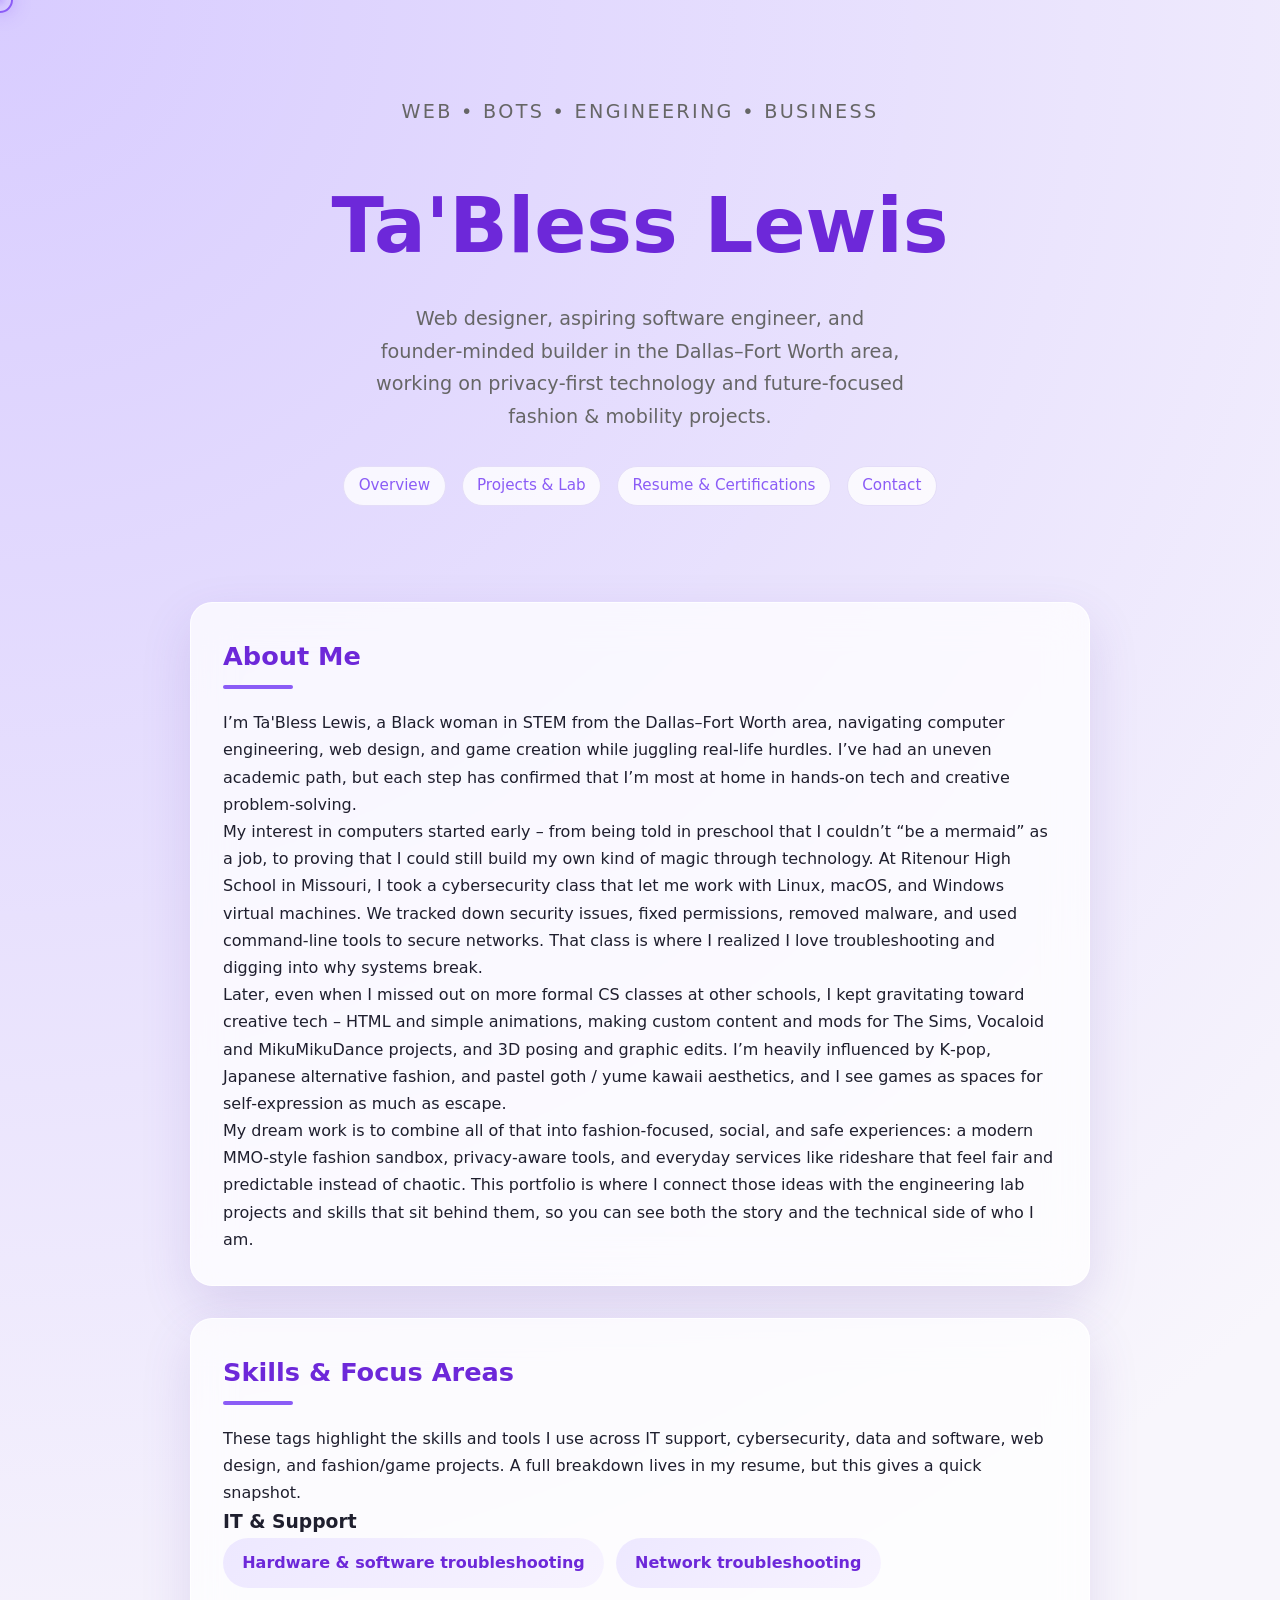
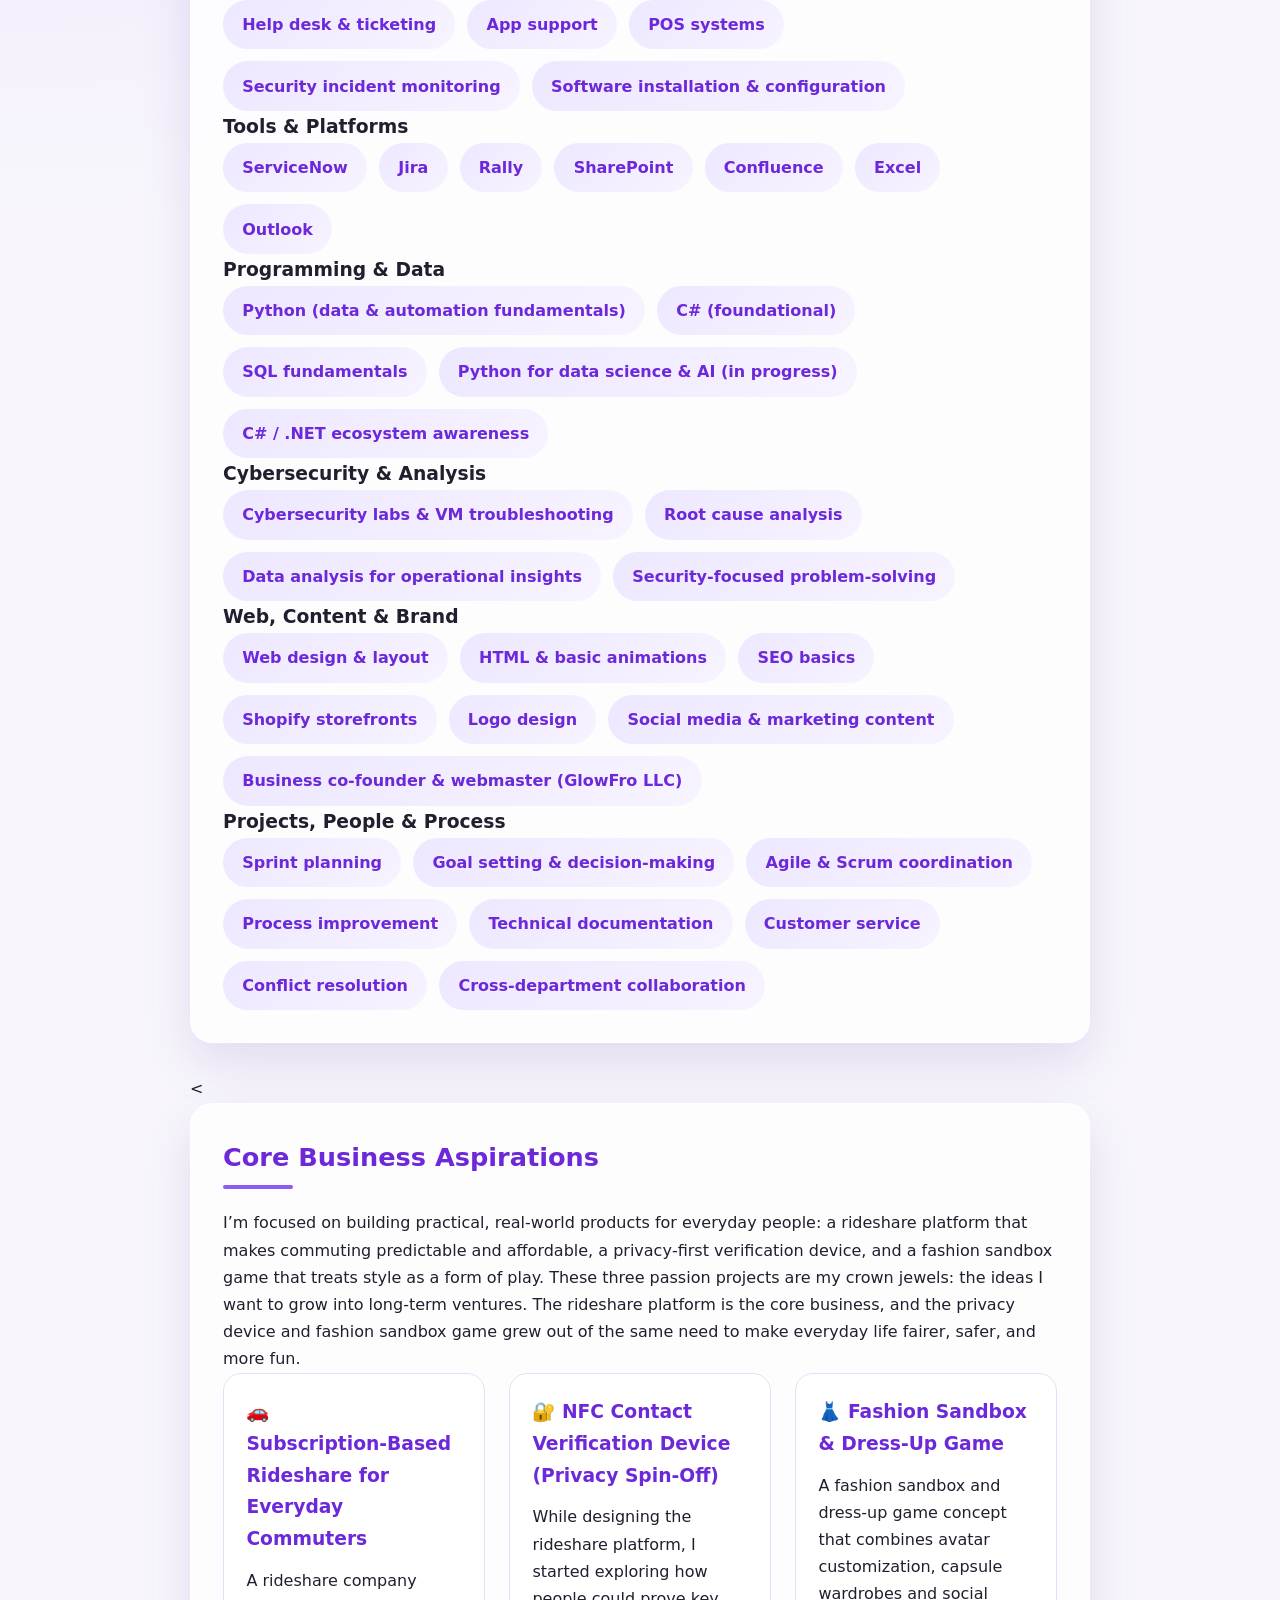
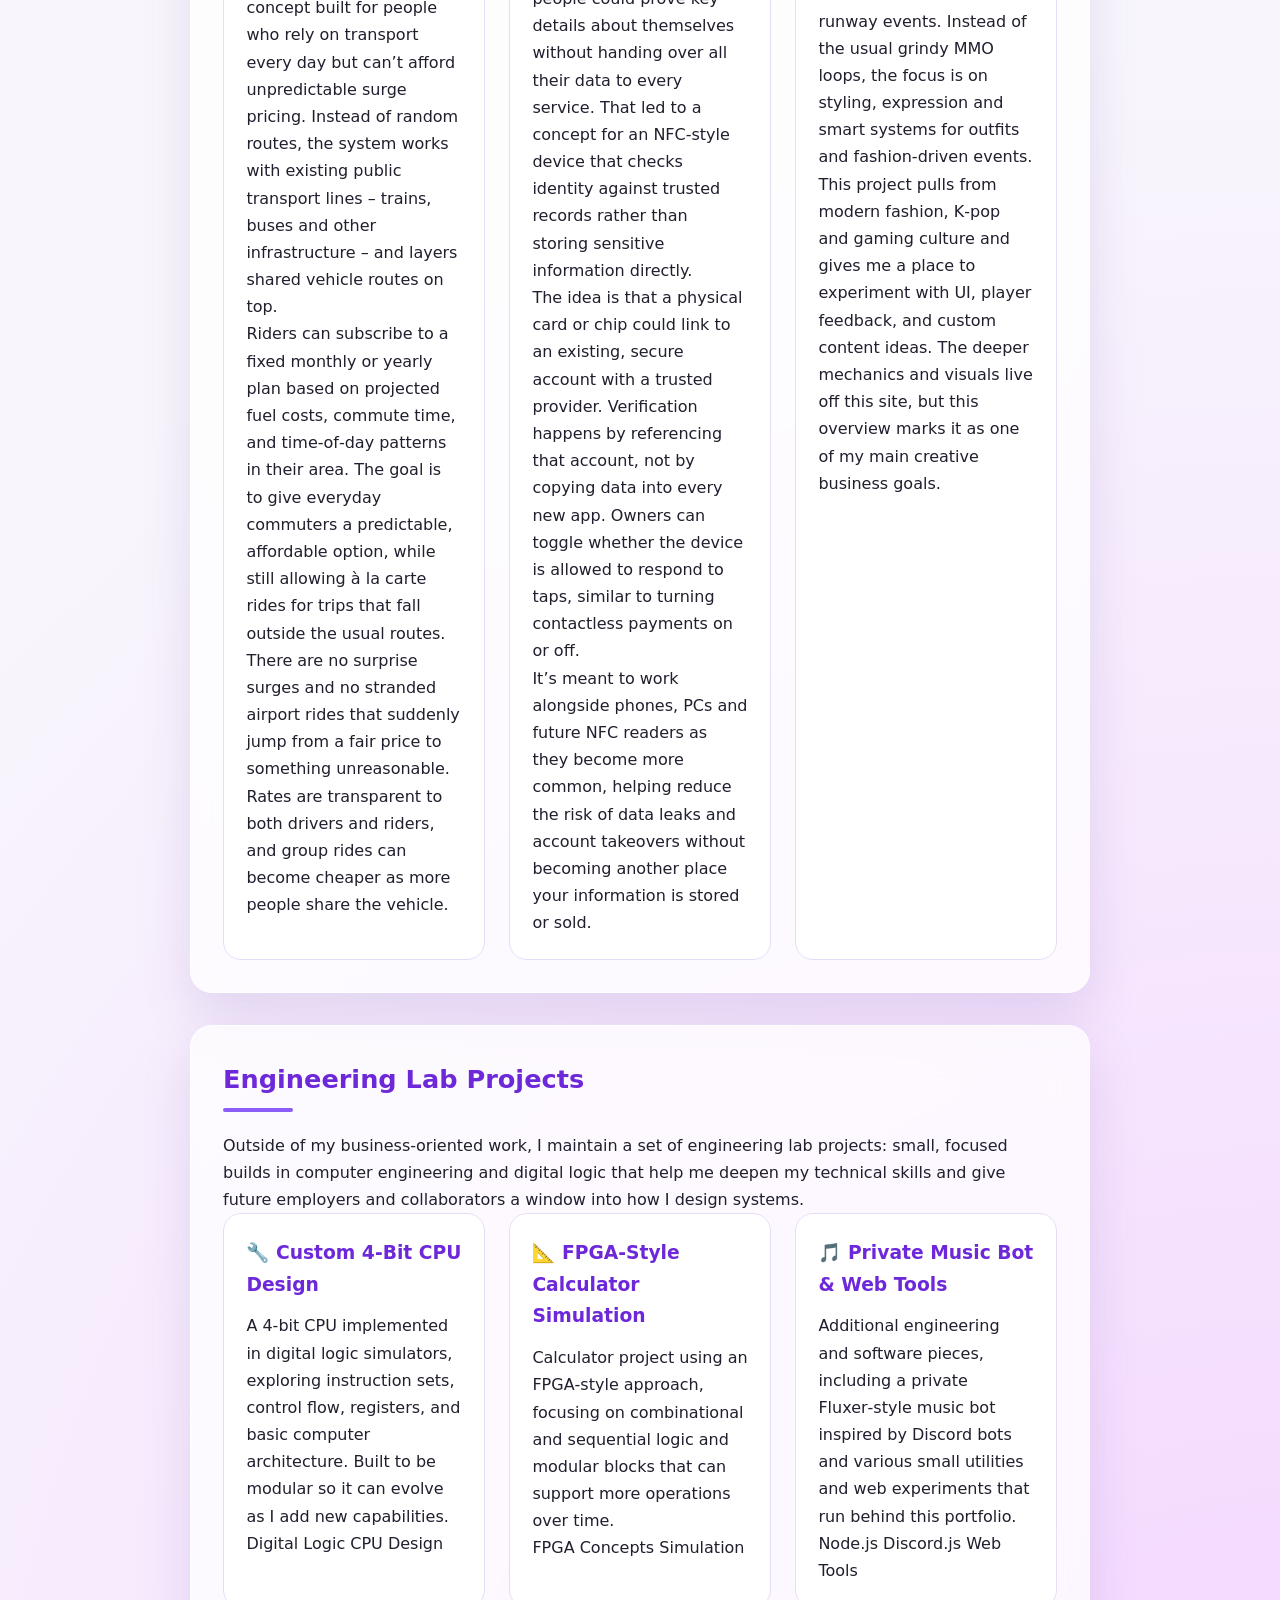
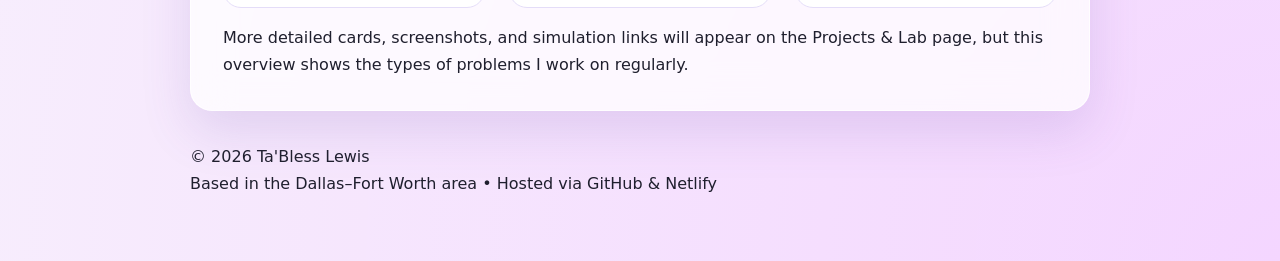
==== index.html @ 3bfbefd4 "Add files via upload" ====
<!DOCTYPE html>
<html lang="en">
<head>
  <meta charset="UTF-8">
  <title>Ta'Bless Lewis | Overview</title>
  <meta name="viewport" content="width=device-width, initial-scale=1.0">

  <!-- Font: you can swap this later for something less "template" -->
  <link rel="stylesheet" href="style.css">
  <script src="cursor.js"></script>
</head>
<body>
<div id="magic-cursor"></div>
  <!-- HERO / NAV -->
  <header class="hero">
    <div class="hero-content">
      <p class="eyebrow">WEB • BOTS • ENGINEERING • BUSINESS</p>

      <h1>Ta'Bless Lewis</h1>

      <p class="intro">
        Web designer, aspiring software engineer, and founder‑minded
        builder in the Dallas–Fort Worth area, working on privacy‑first
        technology and future‑focused fashion & mobility projects.
      </p>

      <nav class="nav">
        <a href="index.html">Overview</a>
        <a href="projects.html">Projects & Lab</a>
        <a href="resume.html">Resume & Certifications</a>
        <a href="contact.html">Contact</a>
      </nav>
    </div>
  </header>

  <main>
  <!-- ABOUT ME STORY -->
    <section id="about" class="card">
  <h2>About Me</h2>

  <p>
    I’m Ta'Bless Lewis, a Black woman in STEM from the Dallas–Fort Worth area,
    navigating computer engineering, web design, and game creation while
    juggling real‑life hurdles. I’ve had an uneven academic path, but each
    step has confirmed that I’m most at home in hands‑on tech and creative
    problem‑solving.
  </p>

  <p>
    My interest in computers started early – from being told in preschool
    that I couldn’t “be a mermaid” as a job, to proving that I could still
    build my own kind of magic through technology. At Ritenour High School
    in Missouri, I took a cybersecurity class that let me work with Linux,
    macOS, and Windows virtual machines. We tracked down security issues,
    fixed permissions, removed malware, and used command‑line tools to secure
    networks. That class is where I realized I love troubleshooting and
    digging into why systems break.
  </p>

  <p>
    Later, even when I missed out on more formal CS classes at other schools,
    I kept gravitating toward creative tech – HTML and simple animations,
    making custom content and mods for The Sims, Vocaloid and MikuMikuDance
    projects, and 3D posing and graphic edits. I’m heavily influenced by
    K‑pop, Japanese alternative fashion, and pastel goth / yume kawaii
    aesthetics, and I see games as spaces for self‑expression as much as
    escape.
  </p>

  <p>
    My dream work is to combine all of that into fashion‑focused, social,
    and safe experiences: a modern MMO‑style fashion sandbox, privacy‑aware
    tools, and everyday services like rideshare that feel fair and
    predictable instead of chaotic. This portfolio is where I connect those
    ideas with the engineering lab projects and skills that sit behind them,
    so you can see both the story and the technical side of who I am.
  </p>

  </div>
</section>
  <!-- SKILLS-->
   <section id="skills-overview" class="card">
  <h2>Skills & Focus Areas</h2>
  <p>
    These tags highlight the skills and tools I use across IT support,
    cybersecurity, data and software, web design, and fashion/game projects.
    A full breakdown lives in my resume, but this gives a quick snapshot.
  </p>

  <div class="skills-groups">

    <!-- IT & Support -->
    <h3>IT & Support</h3>
    <ul class="skills-list">
      <li>Hardware & software troubleshooting</li>
      <li>Network troubleshooting</li>
      <li>Help desk & ticketing</li>
      <li>App support</li>
      <li>POS systems</li>
      <li>Security incident monitoring</li>
      <li>Software installation & configuration</li>
    </ul>

    <!-- Tools & Platforms -->
    <h3>Tools & Platforms</h3>
    <ul class="skills-list">
      <li>ServiceNow</li>
      <li>Jira</li>
      <li>Rally</li>
      <li>SharePoint</li>
      <li>Confluence</li>
      <li>Excel</li>
      <li>Outlook</li>
    </ul>

    <!-- Programming & Data -->
    <h3>Programming & Data</h3>
    <ul class="skills-list">
      <li>Python (data & automation fundamentals)</li>
      <li>C# (foundational)</li>
      <li>SQL fundamentals</li>
      <li>Python for data science & AI (in progress)</li>
      <li>C# / .NET ecosystem awareness</li>
    </ul>

    <!-- Cybersecurity & Analysis -->
    <h3>Cybersecurity & Analysis</h3>
    <ul class="skills-list">
      <li>Cybersecurity labs & VM troubleshooting</li>
      <li>Root cause analysis</li>
      <li>Data analysis for operational insights</li>
      <li>Security‑focused problem‑solving</li>
    </ul>

    <!-- Web, Content & Brand -->
    <h3>Web, Content & Brand</h3>
    <ul class="skills-list">
      <li>Web design & layout</li>
      <li>HTML & basic animations</li>
      <li>SEO basics</li>
      <li>Shopify storefronts</li>
      <li>Logo design</li>
      <li>Social media & marketing content</li>
      <li>Business co‑founder & webmaster (GlowFro LLC)</li>
    </ul>

    <!-- Projects, People & Process -->
    <h3>Projects, People & Process</h3>
    <ul class="skills-list">
      <li>Sprint planning</li>
      <li>Goal setting & decision‑making</li>
      <li>Agile & Scrum coordination</li>
      <li>Process improvement</li>
      <li>Technical documentation</li>
      <li>Customer service</li>
      <li>Conflict resolution</li>
      <li>Cross‑department collaboration</li>
    </ul>
  </div>
</section>

    <!-- BUSINESS ASPIRATION / STORY -->
     
    <<section id="ventures" class="card">
  <h2>Core Business Aspirations</h2>
  <p>
    I’m focused on building practical, real‑world products for everyday people: a rideshare platform that makes commuting predictable and affordable, a privacy‑first verification device, and a fashion sandbox game that treats style as a form of play.
    These three passion projects are my crown jewels: the ideas I want
    to grow into long‑term ventures. The rideshare platform is the core
    business, and the privacy device and fashion sandbox game grew out
    of the same need to make everyday life fairer, safer, and more fun.
  </p>

  <div class="project-grid">
    <!-- Rideshare platform -->
    <article class="project">
      <h3>🚗 Subscription‑Based Rideshare for Everyday Commuters</h3>
      <p>
        A rideshare company concept built for people who rely on transport
        every day but can’t afford unpredictable surge pricing. Instead of
        random routes, the system works with existing public transport lines
        – trains, buses and other infrastructure – and layers shared vehicle
        routes on top.
      </p>
      <p>
        Riders can subscribe to a fixed monthly or yearly plan based on
        projected fuel costs, commute time, and time‑of‑day patterns in their
        area. The goal is to give everyday commuters a predictable, affordable
        option, while still allowing à la carte rides for trips that fall
        outside the usual routes.
      </p>
      <p>
        There are no surprise surges and no stranded airport rides that
        suddenly jump from a fair price to something unreasonable. Rates are
        transparent to both drivers and riders, and group rides can become
        cheaper as more people share the vehicle.
      </p>
    </article>

    <!-- Privacy / NFC contact verification device (spin‑off from rideshare) -->
    <article class="project">
      <h3>🔐 NFC Contact Verification Device (Privacy Spin‑Off)</h3>
      <p>
        While designing the rideshare platform, I started exploring how
        people could prove key details about themselves without handing
        over all their data to every service. That led to a concept for
        an NFC‑style device that checks identity against trusted records
        rather than storing sensitive information directly.
      </p>
      <p>
        The idea is that a physical card or chip could link to an existing,
        secure account with a trusted provider. Verification happens by
        referencing that account, not by copying data into every new app.
        Owners can toggle whether the device is allowed to respond to taps,
        similar to turning contactless payments on or off.
      </p>
      <p>
        It’s meant to work alongside phones, PCs and future NFC readers
        as they become more common, helping reduce the risk of data
        leaks and account takeovers without becoming another place your
        information is stored or sold.
      </p>
    </article>

    <!-- Dress‑up / fashion sandbox game -->
    <article class="project">
      <h3>👗 Fashion Sandbox & Dress‑Up Game</h3>
      <p>
        A fashion sandbox and dress‑up game concept that combines
        avatar customization, capsule wardrobes and social runway
        events. Instead of the usual grindy MMO loops, the focus is
        on styling, expression and smart systems for outfits and
        fashion‑driven events.
      </p>
      <p>
        This project pulls from modern fashion, K‑pop and gaming culture
        and gives me a place to experiment with UI, player feedback,
        and custom content ideas. The deeper mechanics and visuals
        live off this site, but this overview marks it as one of my
        main creative business goals.
      </p>
    </article>
  </div>
</section>

    <!-- ENGINEERING LAB OVERVIEW (non‑business projects) -->
    <section id="lab-overview" class="card">
      <h2>Engineering Lab Projects</h2>
      <p>
        Outside of my business‑oriented work, I maintain a set of engineering
        lab projects: small, focused builds in computer engineering and
        digital logic that help me deepen my technical skills and give future
        employers and collaborators a window into how I design systems.
      </p>
      <div class="project-grid">
        <article class="project">
          <h3>🔧 Custom 4‑Bit CPU Design</h3>
          <p>
            A 4‑bit CPU implemented in digital logic simulators, exploring
            instruction sets, control flow, registers, and basic computer
            architecture. Built to be modular so it can evolve as I add
            new capabilities.
          </p>
          <span class="tag">Digital Logic</span>
          <span class="tag">CPU Design</span>
        </article>

        <article class="project">
          <h3>📐 FPGA‑Style Calculator Simulation</h3>
          <p>
            Calculator project using an FPGA‑style approach, focusing on
            combinational and sequential logic and modular blocks that
            can support more operations over time.
          </p>
          <span class="tag">FPGA Concepts</span>
          <span class="tag">Simulation</span>
        </article>

        <article class="project">
          <h3>🎵 Private Music Bot & Web Tools</h3>
          <p>
            Additional engineering and software pieces, including a private
            Fluxer‑style music bot inspired by Discord bots and various
            small utilities and web experiments that run behind this
            portfolio.
          </p>
          <span class="tag">Node.js</span>
          <span class="tag">Discord.js</span>
          <span class="tag">Web Tools</span>
        </article>
      </div>
      <p style="margin-top:1rem;">
        More detailed cards, screenshots, and simulation links will appear
        on the Projects & Lab page, but this overview shows the types of
        problems I work on regularly.
      </p>
    </section>

    


  <footer>
    <p>© 2026 Ta'Bless Lewis</p>
    <p>Based in the Dallas–Fort Worth area • Hosted via GitHub & Netlify</p>
  </footer>
<script src="cursor.js"></script>
</body>
</html>
---- style.css ----
:root{
    --bg:#f8f6fc;
    --surface:rgba(255,255,255,.75);
    --primary:#8b5cf6;
    --secondary:#6d28d9;
    --text:#1f1f2e;
    --muted:#666;
    --border:#e4ddf8;
    --shadow:0 20px 50px rgba(100,70,170,.15);
}

*{
    margin:0;
    padding:0;
    box-sizing:border-box;
}

html{
    scroll-behavior:smooth;
}

body{
    font-family:system-ui,-apple-system,BlinkMacSystemFont,"Segoe UI",sans-serif;
    background:
        radial-gradient(circle at top left,#d8ccff 0%,transparent 35%),
        radial-gradient(circle at bottom right,#f4d6ff 0%,transparent 35%),
        var(--bg);
    color:var(--text);
    line-height:1.7;
}

/* HERO */

.hero{
    text-align:center;
    padding:6rem 1.5rem;
}

.hero h1{
    font-size:clamp(2.8rem,6vw,4.8rem);
    margin-bottom:.5rem;
    color:var(--secondary);
}

.hero p{
    color:var(--muted);
    font-size:1.2rem;
    margin-bottom:2rem;
}
.hero-content {
  max-width: 900px;
  margin: 0 auto;
}

/* eyebrow + intro optional */
.eyebrow {
  font-size: 0.9rem;
  letter-spacing: 0.12em;
  text-transform: uppercase;
  color: var(--muted);
  margin-bottom: 0.75rem;
}

.intro {
  max-width: 600px;
  margin: 0.75rem auto 2rem;
}

/* nav */
.nav {
  display: flex;
  flex-wrap: wrap;
  justify-content: center;
  gap: 1rem;
  margin-top: 1.5rem;
}

.nav a {
  padding: 0.4rem 0.9rem;
  border-radius: 999px;
  border: 1px solid var(--border);
  background: rgba(255,255,255,0.8);
  font-size: 0.95rem;
}

/* images and video inside project cards */
.project img,
.project video {
  width: 100%;
  border-radius: 12px;
  margin-bottom: 0.75rem;
  display: block;
}

.btn{
    display:inline-block;
    padding:.9rem 2rem;
    border-radius:999px;
    background:linear-gradient(135deg,var(--primary),var(--secondary));
    color:white;
    text-decoration:none;
    font-weight:600;
    transition:.35s;
    box-shadow:0 12px 25px rgba(139,92,246,.3);
}

.btn:hover{
    transform:translateY(-4px);
    box-shadow:0 20px 40px rgba(139,92,246,.35);
}

/* MAIN */

main{
    width:min(900px,92%);
    margin:auto;
    padding-bottom:4rem;
}

/* CARDS */

.card{
    background:var(--surface);
    backdrop-filter:blur(20px);
    border:1px solid rgba(255,255,255,.8);
    border-radius:22px;
    padding:2rem;
    margin-bottom:2rem;
    box-shadow:var(--shadow);
    transition:.35s;
}

.card:hover{
    transform:translateY(-6px);
}

.card h2{
    margin-bottom:1.25rem;
    color:var(--secondary);
    font-size:1.6rem;
    position:relative;
}

.card h2::after{
    content:"";
    display:block;
    width:70px;
    height:4px;
    border-radius:99px;
    background:var(--primary);
    margin-top:.4rem;
}

/* PROJECTS */

.project-grid{
    display:grid;
    grid-template-columns:repeat(auto-fit,minmax(250px,1fr));
    gap:1.5rem;
}

.project{
    padding:1.4rem;
    border-radius:18px;
    background:white;
    border:1px solid var(--border);
    transition:.3s;
}

.project:hover{
    transform:translateY(-8px);
    box-shadow:0 15px 30px rgba(90,60,170,.12);
}

.project h3{
    color:var(--secondary);
    margin-bottom:.75rem;
}

/* SKILLS */

#skills ul{
    display:flex;
    flex-wrap:wrap;
    gap:.75rem;
    list-style:none;
    padding:0;
}

#skills li{
    background:linear-gradient(135deg,#ede8ff,#f7f3ff);
    color:var(--secondary);
    border-radius:999px;
    padding:.7rem 1.2rem;
    font-weight:600;
}
.skills-list {
  display:flex;
  flex-wrap:wrap;
  gap:.75rem;
  list-style:none;
  padding:0;
}

.skills-list li {
  background:linear-gradient(135deg,#ede8ff,#f7f3ff);
  color:var(--secondary);
  border-radius:999px;
  padding:.7rem 1.2rem;
  font-weight:600;
}
/* CONTACT */

#contact p{
    margin-bottom:.75rem;
}

/* LINKS */

a{
    color:var(--primary);
    text-decoration:none;
    transition:.3s;
}

a:hover{
    color:var(--secondary);
}

/* SCROLLBAR */

::-webkit-scrollbar{
    width:10px;
}

::-webkit-scrollbar-thumb{
    background:var(--primary);
    border-radius:10px;
}

::-webkit-scrollbar-track{
    background:#f3efff;
}

/* MOBILE */

@media (max-width:768px){

.hero{
    padding:4rem 1rem;
}

.hero h1{
    font-size:2.7rem;
}

.card{
    padding:1.5rem;
}

}
/* MOUSE */

/* Hide default cursor so our custom one stands out */
html, body {
  cursor: none;
}

/* Magic cursor base */
#magic-cursor {
  position: fixed;
  width: 26px;
  height: 26px;
  border-radius: 50%;
  border: 2px solid var(--primary);      /* soft lavender outline */
  background: radial-gradient(circle,
              rgba(139,92,246,0.25) 0%,
              rgba(139,92,246,0.05) 45%,
              transparent 70%);
  box-shadow: 0 0 18px rgba(139,92,246,0.35);
  pointer-events: none;                  /* don’t block clicks */
  transform: translate(-50%, -50%);
  z-index: 9999;
  transition: transform 0.14s ease-out, 
              box-shadow 0.25s ease-out,
              border-color 0.25s ease-out;
  animation: cursor-pulse 1.4s ease-in-out infinite;
}

/* Slight pulsing for “magic” feel */
@keyframes cursor-pulse {
  0% {
    transform: translate(-50%, -50%) scale(1);
    opacity: 0.9;
  }
  50% {
    transform: translate(-50%, -50%) scale(1.08);
    opacity: 0.7;
  }
  100% {
    transform: translate(-50%, -50%) scale(1);
    opacity: 0.9;
  }
}

/* Optional: when hovering links/buttons, make cursor tighter & brighter */
a:hover,
button:hover,
[role="button"]:hover {
  cursor: none; /* keep default hidden */
}

a:hover ~ #magic-cursor,
button:hover ~ #magic-cursor {
  border-color: var(--secondary);
  box-shadow: 0 0 22px rgba(109,40,217,0.55);
}
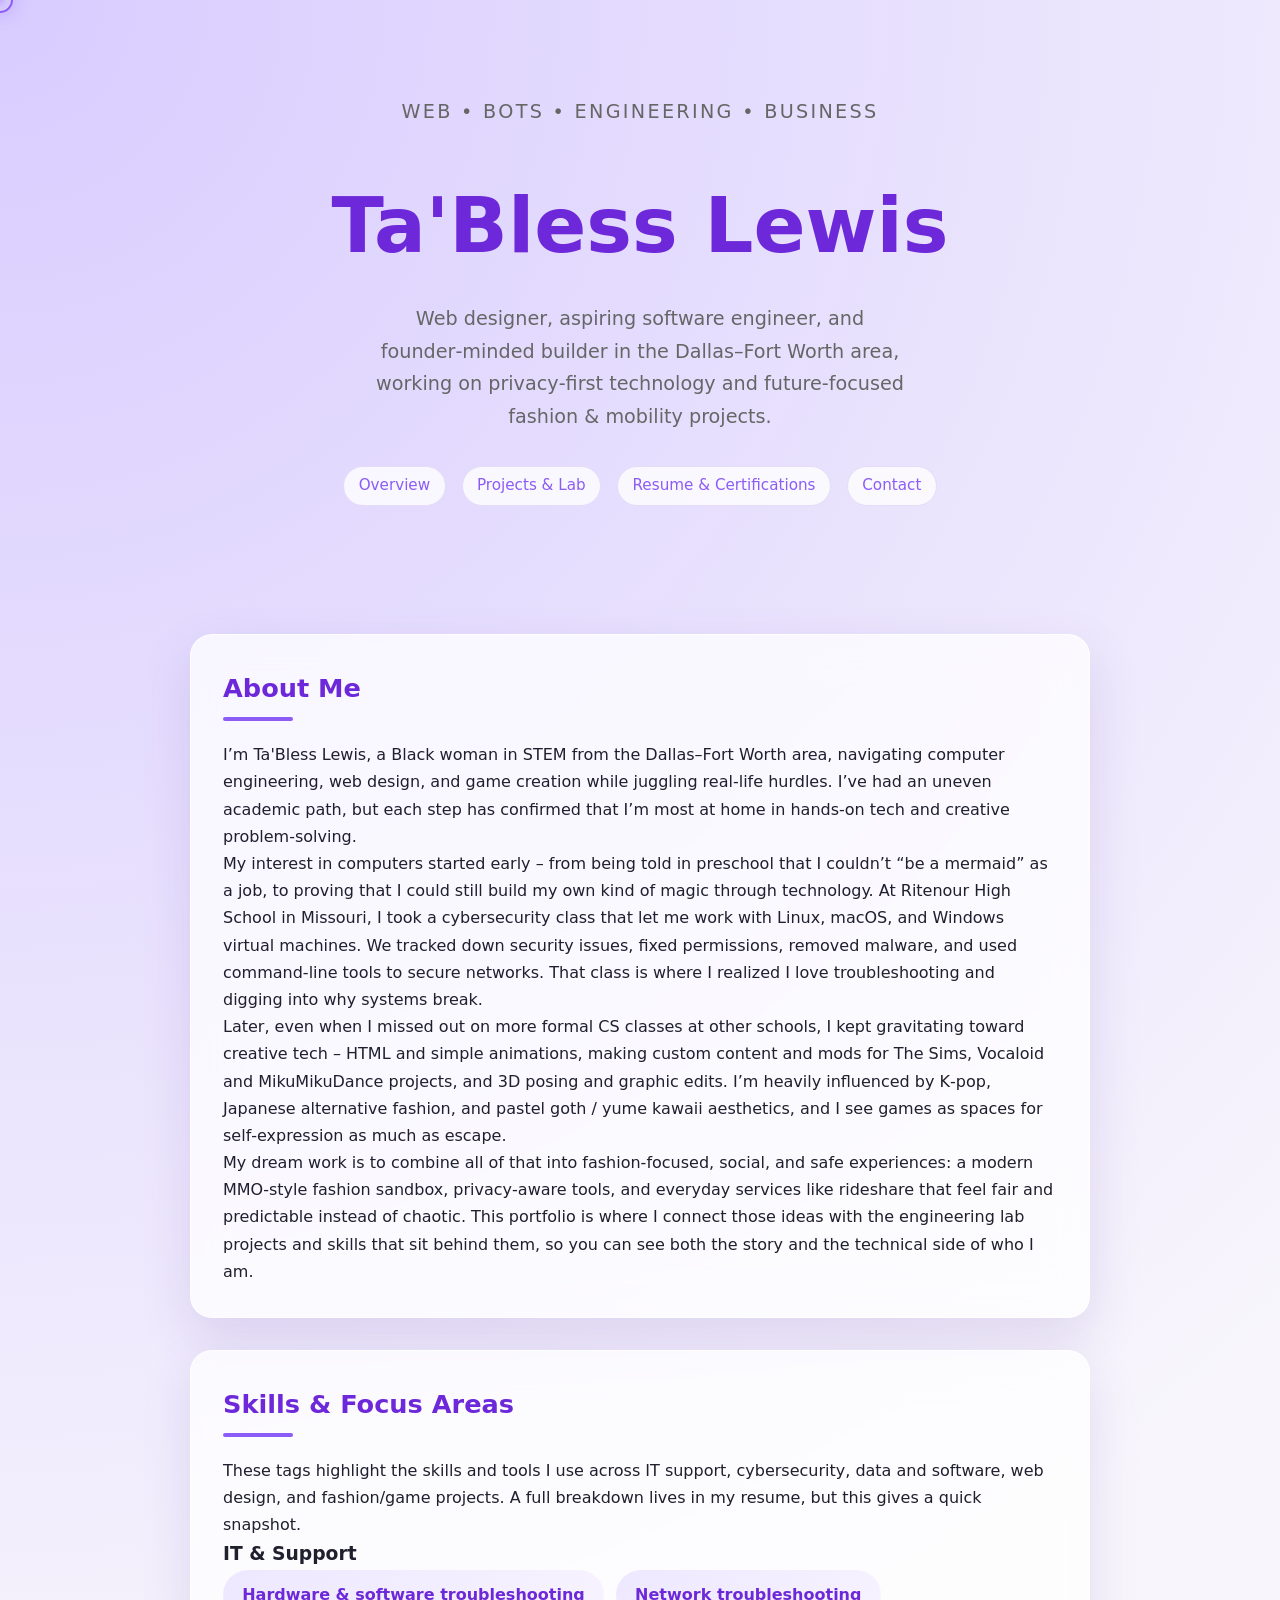
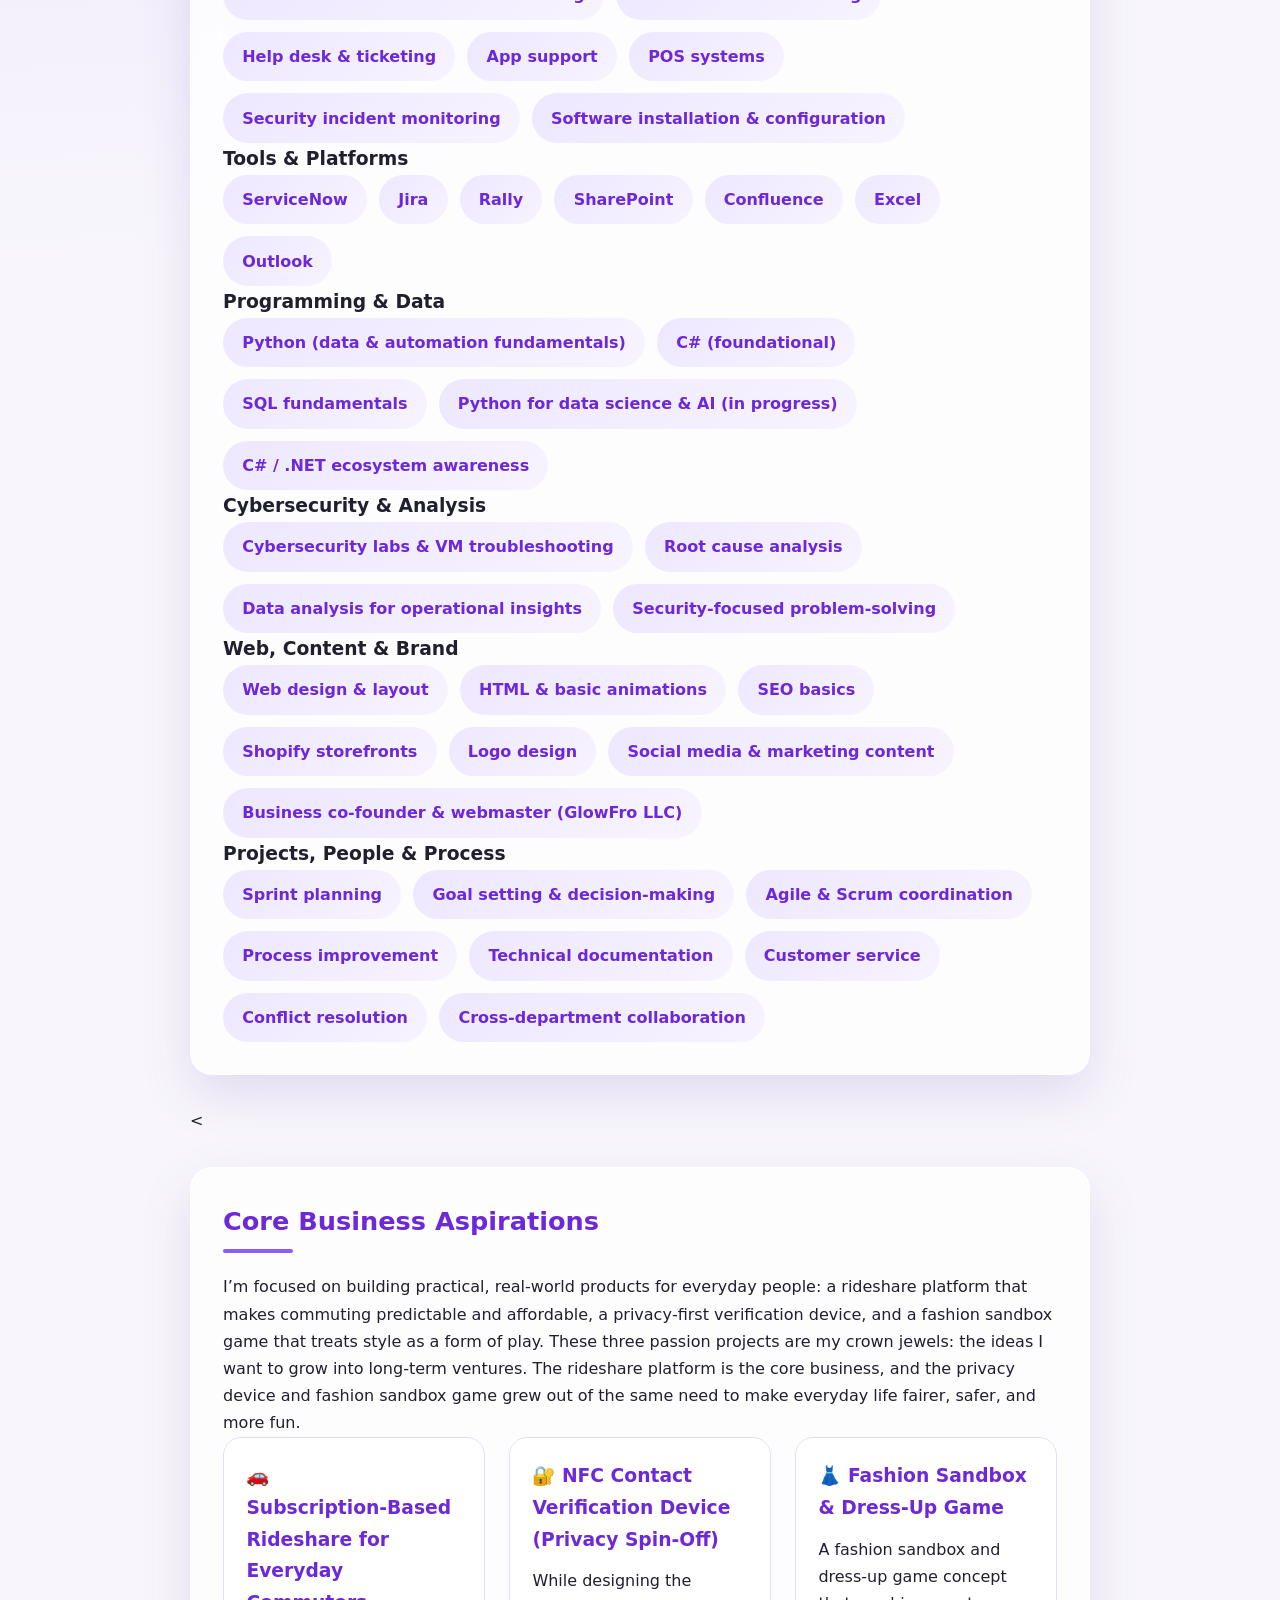
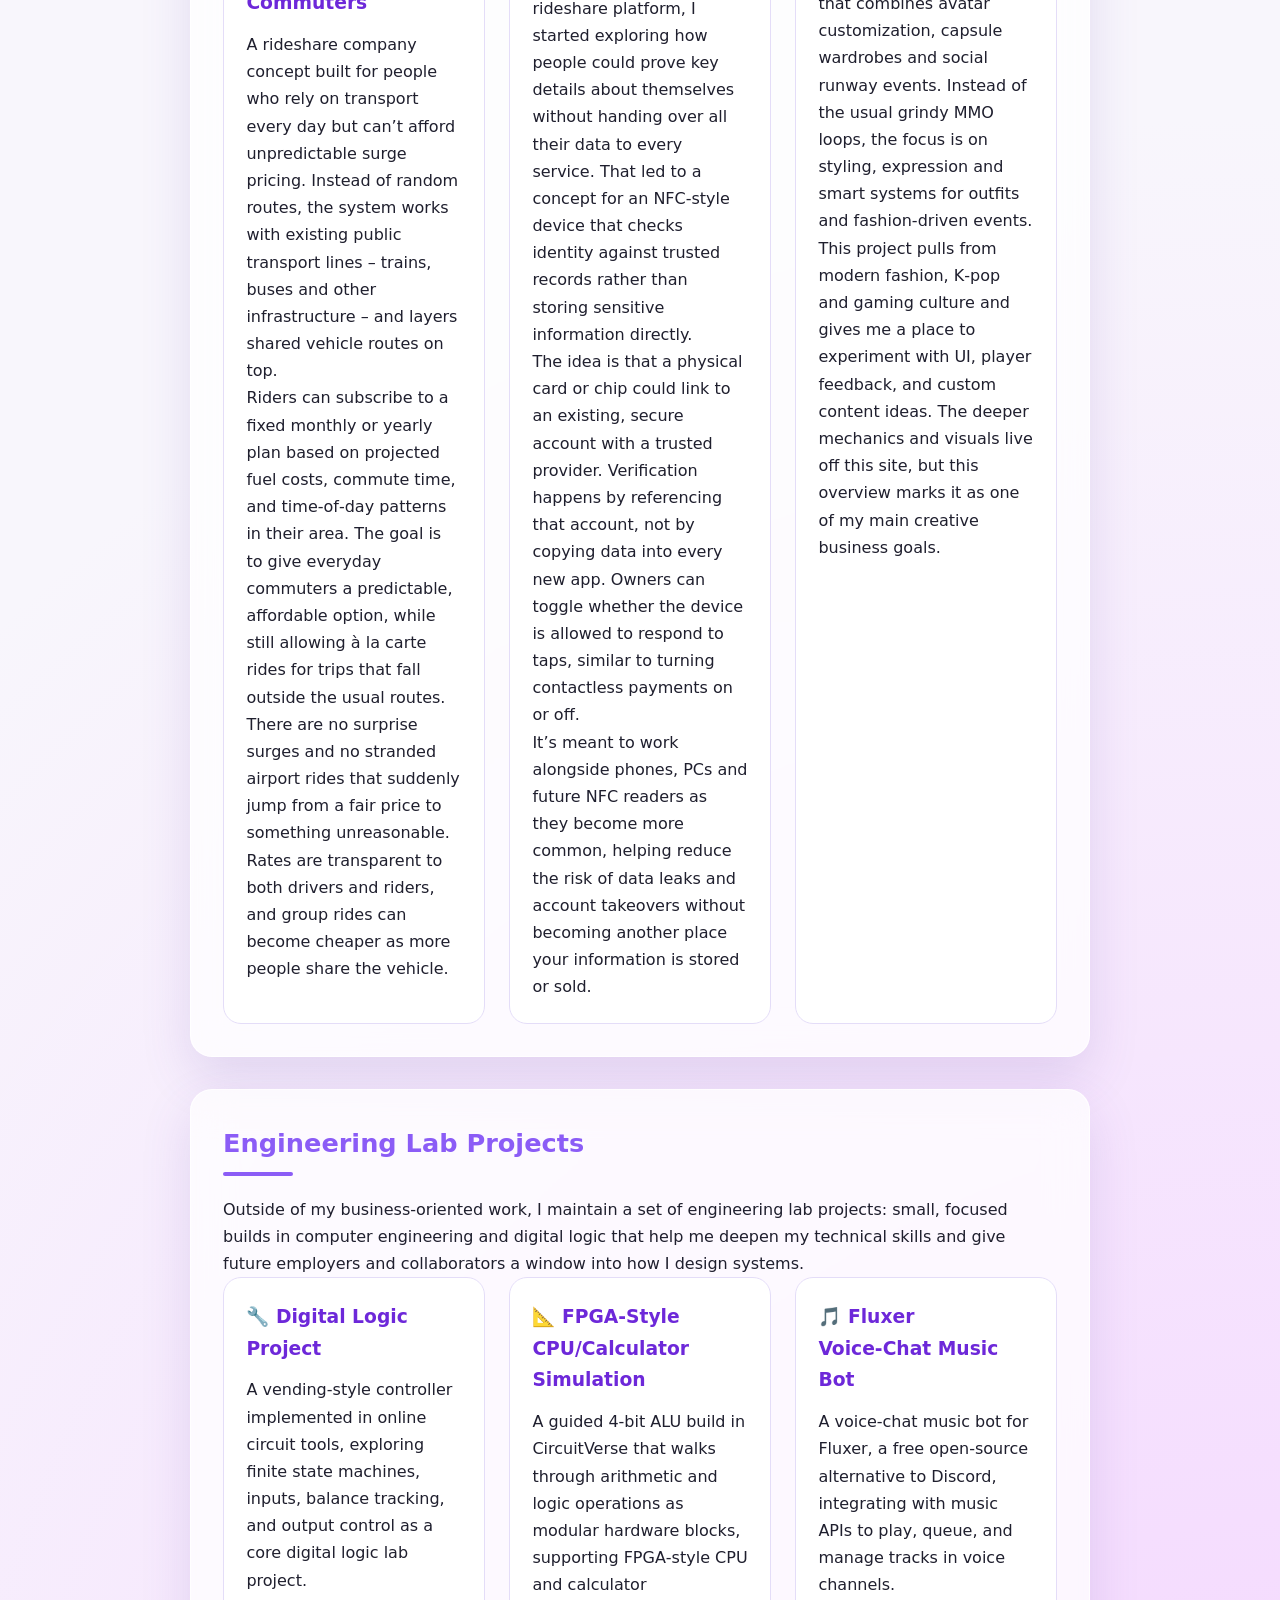
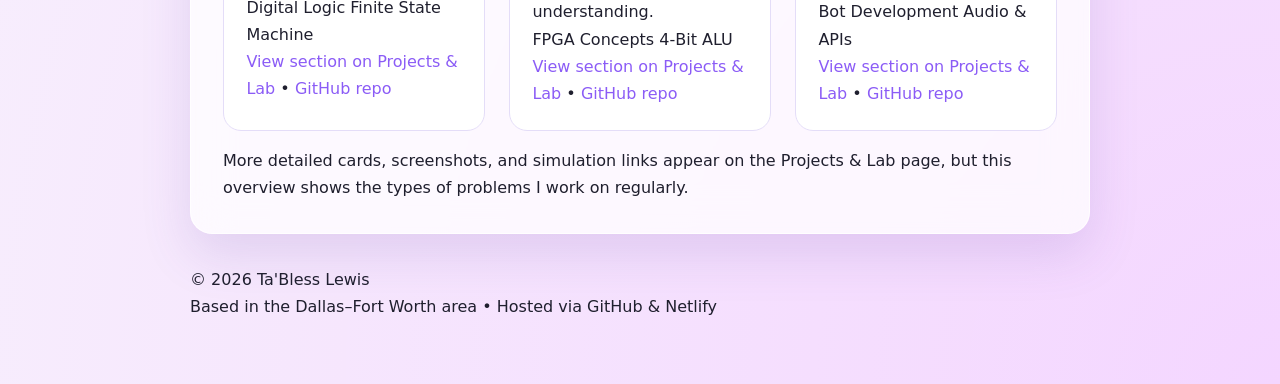
==== commit d2f11567: "Update index.html" ====
--- a/index.html
+++ b/index.html
@@ -245,7 +245,7 @@
 
     <!-- ENGINEERING LAB OVERVIEW (non‑business projects) -->
     <section id="lab-overview" class="card">
-      <h2>Engineering Lab Projects</h2>
+      <h2><a href="projects.html">Engineering Lab Projects</a></h2>
       <p>
         Outside of my business‑oriented work, I maintain a set of engineering
         lab projects: small, focused builds in computer engineering and
@@ -253,51 +253,60 @@
         employers and collaborators a window into how I design systems.
       </p>
       <div class="project-grid">
+        <!-- Digital Logic Project -->
         <article class="project">
-          <h3>🔧 Custom 4‑Bit CPU Design</h3>
-          <p>
-            A 4‑bit CPU implemented in digital logic simulators, exploring
-            instruction sets, control flow, registers, and basic computer
-            architecture. Built to be modular so it can evolve as I add
-            new capabilities.
+          <h3>🔧 Digital Logic Project</h3>
+          <p>
+            A vending‑style controller implemented in online circuit tools,
+            exploring finite state machines, inputs, balance tracking, and
+            output control as a core digital logic lab project.
           </p>
           <span class="tag">Digital Logic</span>
-          <span class="tag">CPU Design</span>
+          <span class="tag">Finite State Machine</span>
+          <p>
+            <a href="projects.html#digital-logic-project">View section on Projects & Lab</a> •
+            <a href="https://github.com/ToniLewis/SmartVend-4-controller" target="_blank">GitHub repo</a>
+          </p>
         </article>
 
+        <!-- FPGA-Style CPU/Calculator Simulation -->
         <article class="project">
-          <h3>📐 FPGA‑Style Calculator Simulation</h3>
-          <p>
-            Calculator project using an FPGA‑style approach, focusing on
-            combinational and sequential logic and modular blocks that
-            can support more operations over time.
+          <h3>📐 FPGA‑Style CPU/Calculator Simulation</h3>
+          <p>
+            A guided 4‑bit ALU build in CircuitVerse that walks through
+            arithmetic and logic operations as modular hardware blocks,
+            supporting FPGA‑style CPU and calculator understanding.
           </p>
           <span class="tag">FPGA Concepts</span>
-          <span class="tag">Simulation</span>
+          <span class="tag">4‑Bit ALU</span>
+          <p>
+            <a href="projects.html#fpga-style-cpu-calculator-simulation">View section on Projects & Lab</a> •
+            <a href="https://github.com/ToniLewis/Interactive-alu-guide" target="_blank">GitHub repo</a>
+          </p>
         </article>
 
+        <!-- Fluxer Voice-Chat Music Bot -->
         <article class="project">
-          <h3>🎵 Private Music Bot & Web Tools</h3>
-          <p>
-            Additional engineering and software pieces, including a private
-            Fluxer‑style music bot inspired by Discord bots and various
-            small utilities and web experiments that run behind this
-            portfolio.
-          </p>
-          <span class="tag">Node.js</span>
-          <span class="tag">Discord.js</span>
-          <span class="tag">Web Tools</span>
+          <h3>🎵 Fluxer Voice‑Chat Music Bot</h3>
+          <p>
+            A voice‑chat music bot for Fluxer, a free open‑source alternative
+            to Discord, integrating with music APIs to play, queue, and manage
+            tracks in voice channels.
+          </p>
+          <span class="tag">Bot Development</span>
+          <span class="tag">Audio & APIs</span>
+          <p>
+            <a href="projects.html#web-brand-projects">View section on Projects & Lab</a> •
+            <a href="https://github.com/ToniLewis/melodybot" target="_blank">GitHub repo</a>
+          </p>
         </article>
       </div>
       <p style="margin-top:1rem;">
-        More detailed cards, screenshots, and simulation links will appear
+        More detailed cards, screenshots, and simulation links appear
         on the Projects & Lab page, but this overview shows the types of
         problems I work on regularly.
       </p>
     </section>
-
-    
-
 
   <footer>
     <p>© 2026 Ta'Bless Lewis</p>
@@ -305,4 +314,4 @@
   </footer>
 <script src="cursor.js"></script>
 </body>
-</html>+</html>
--- a/style.css
+++ b/style.css
@@ -119,6 +119,12 @@
 
 /* CARDS */
 
+.card {
+  max-width: 100%;
+  margin: 2rem auto;
+  /* keep your background/border/radius as-is */
+}
+
 .card{
     background:var(--surface);
     backdrop-filter:blur(20px);
@@ -153,10 +159,10 @@
 
 /* PROJECTS */
 
-.project-grid{
-    display:grid;
-    grid-template-columns:repeat(auto-fit,minmax(250px,1fr));
-    gap:1.5rem;
+.project-grid {
+  display: grid;
+  gap: 1.5rem;
+  grid-template-columns: repeat(auto-fit, minmax(260px, 1fr));
 }
 
 .project{
@@ -240,6 +246,16 @@
 
 ::-webkit-scrollbar-track{
     background:#f3efff;
+}
+
+.project-link {
+  display: block;
+  color: inherit;
+  text-decoration: none;
+}
+
+.project-link:hover {
+  text-decoration: none;
 }
 
 /* MOBILE */
@@ -314,4 +330,4 @@
 button:hover ~ #magic-cursor {
   border-color: var(--secondary);
   box-shadow: 0 0 22px rgba(109,40,217,0.55);
-}+}
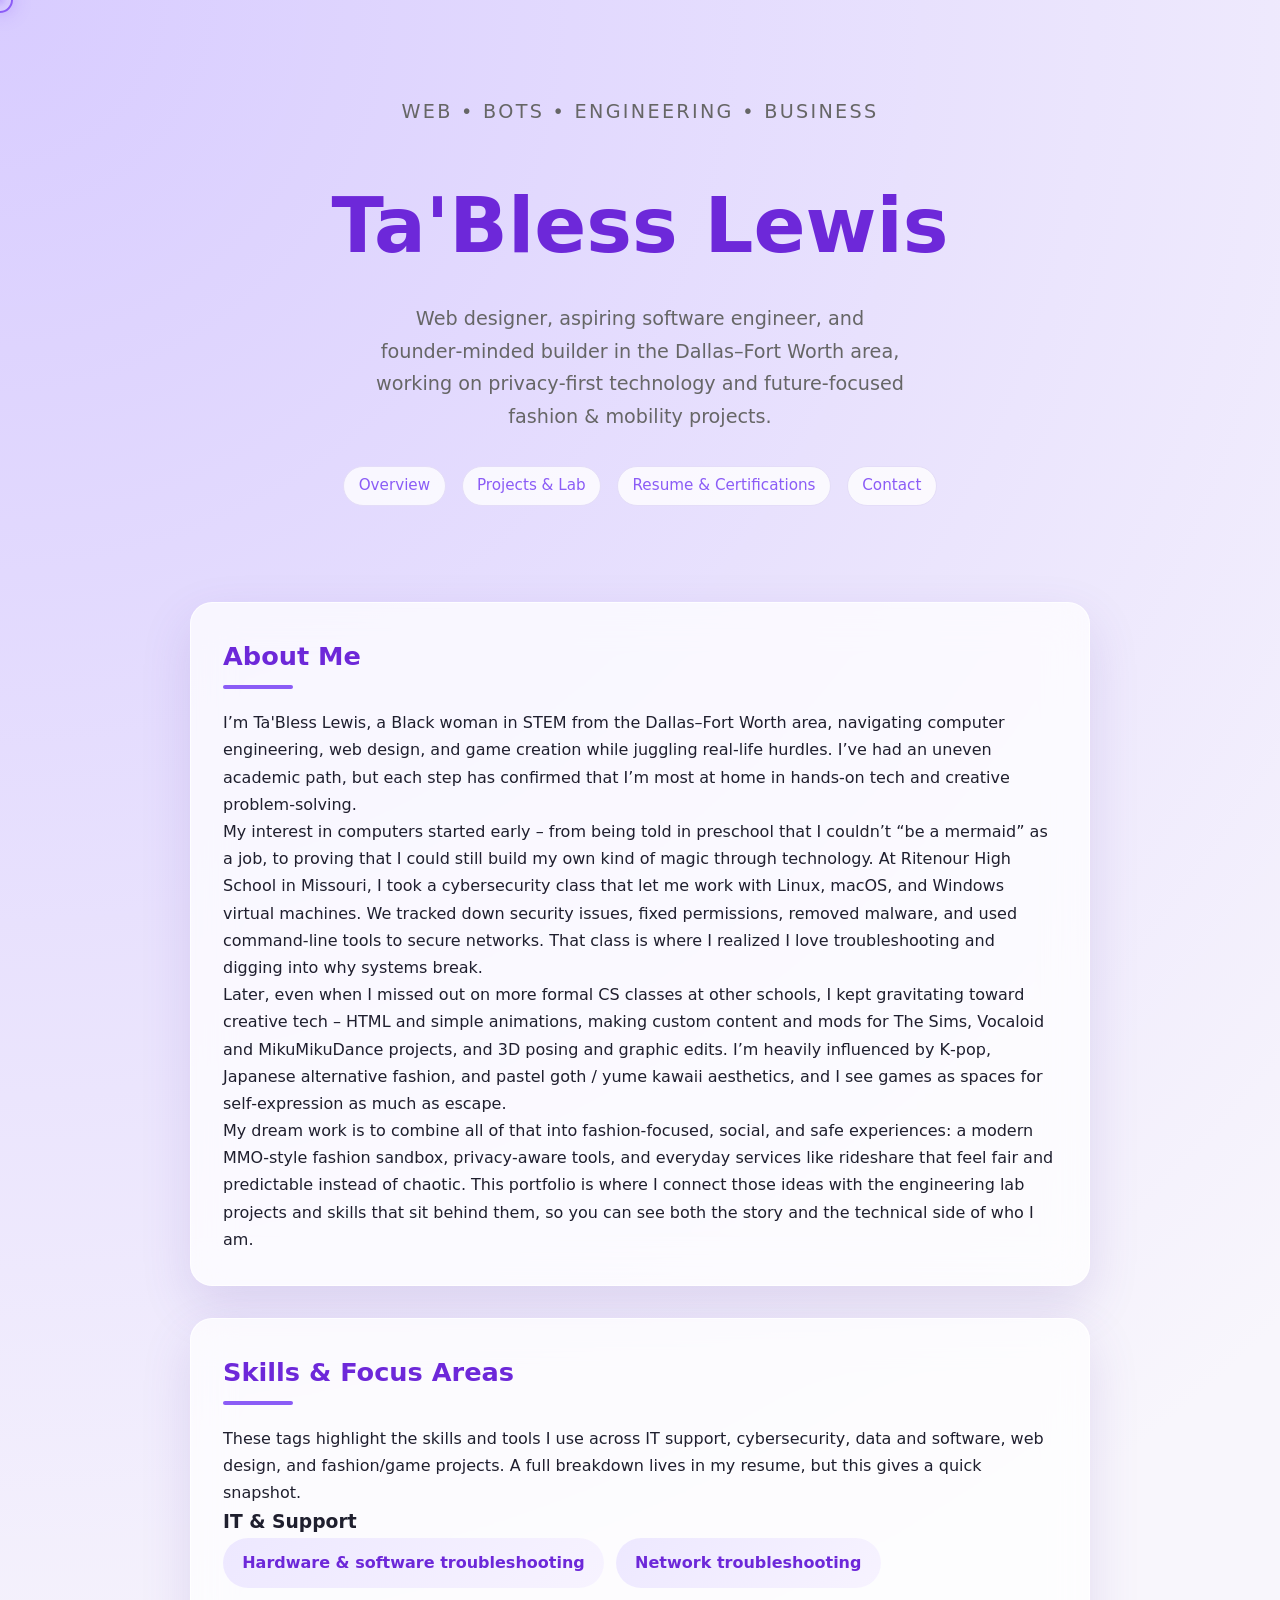
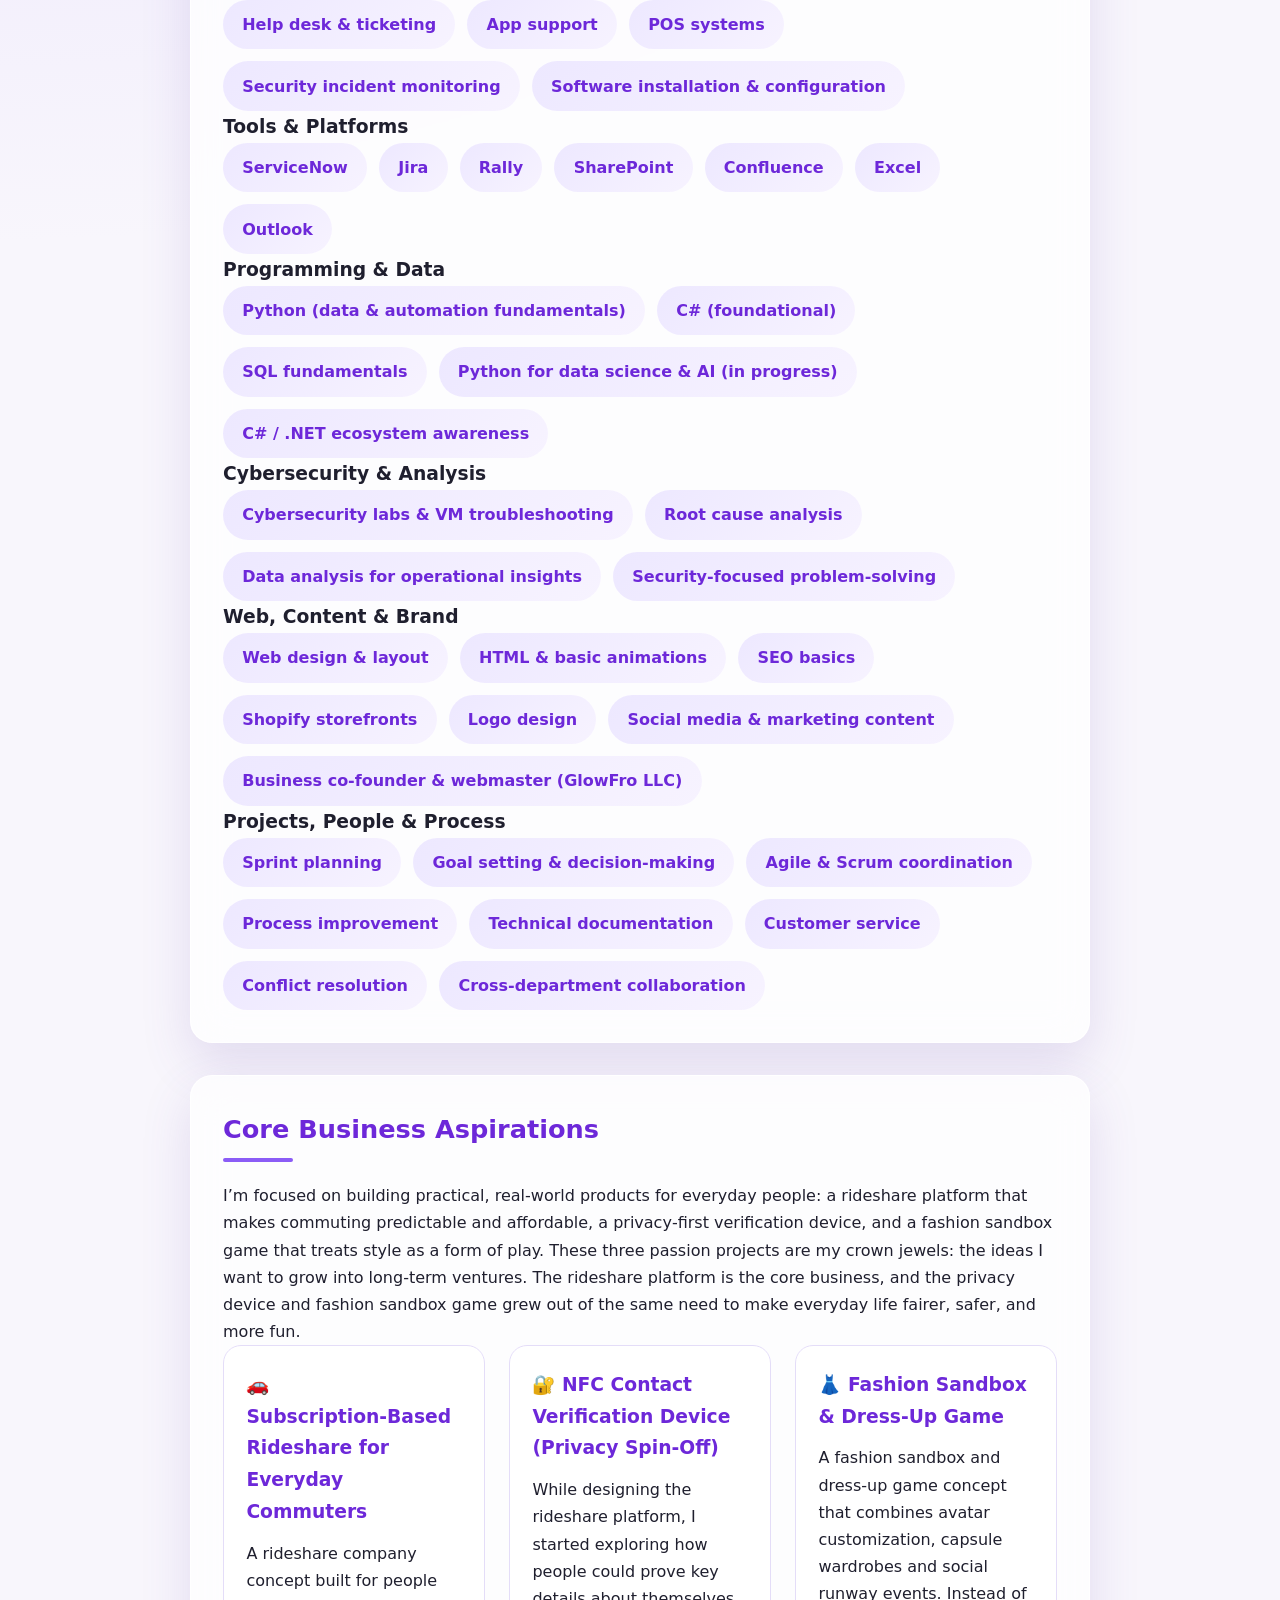
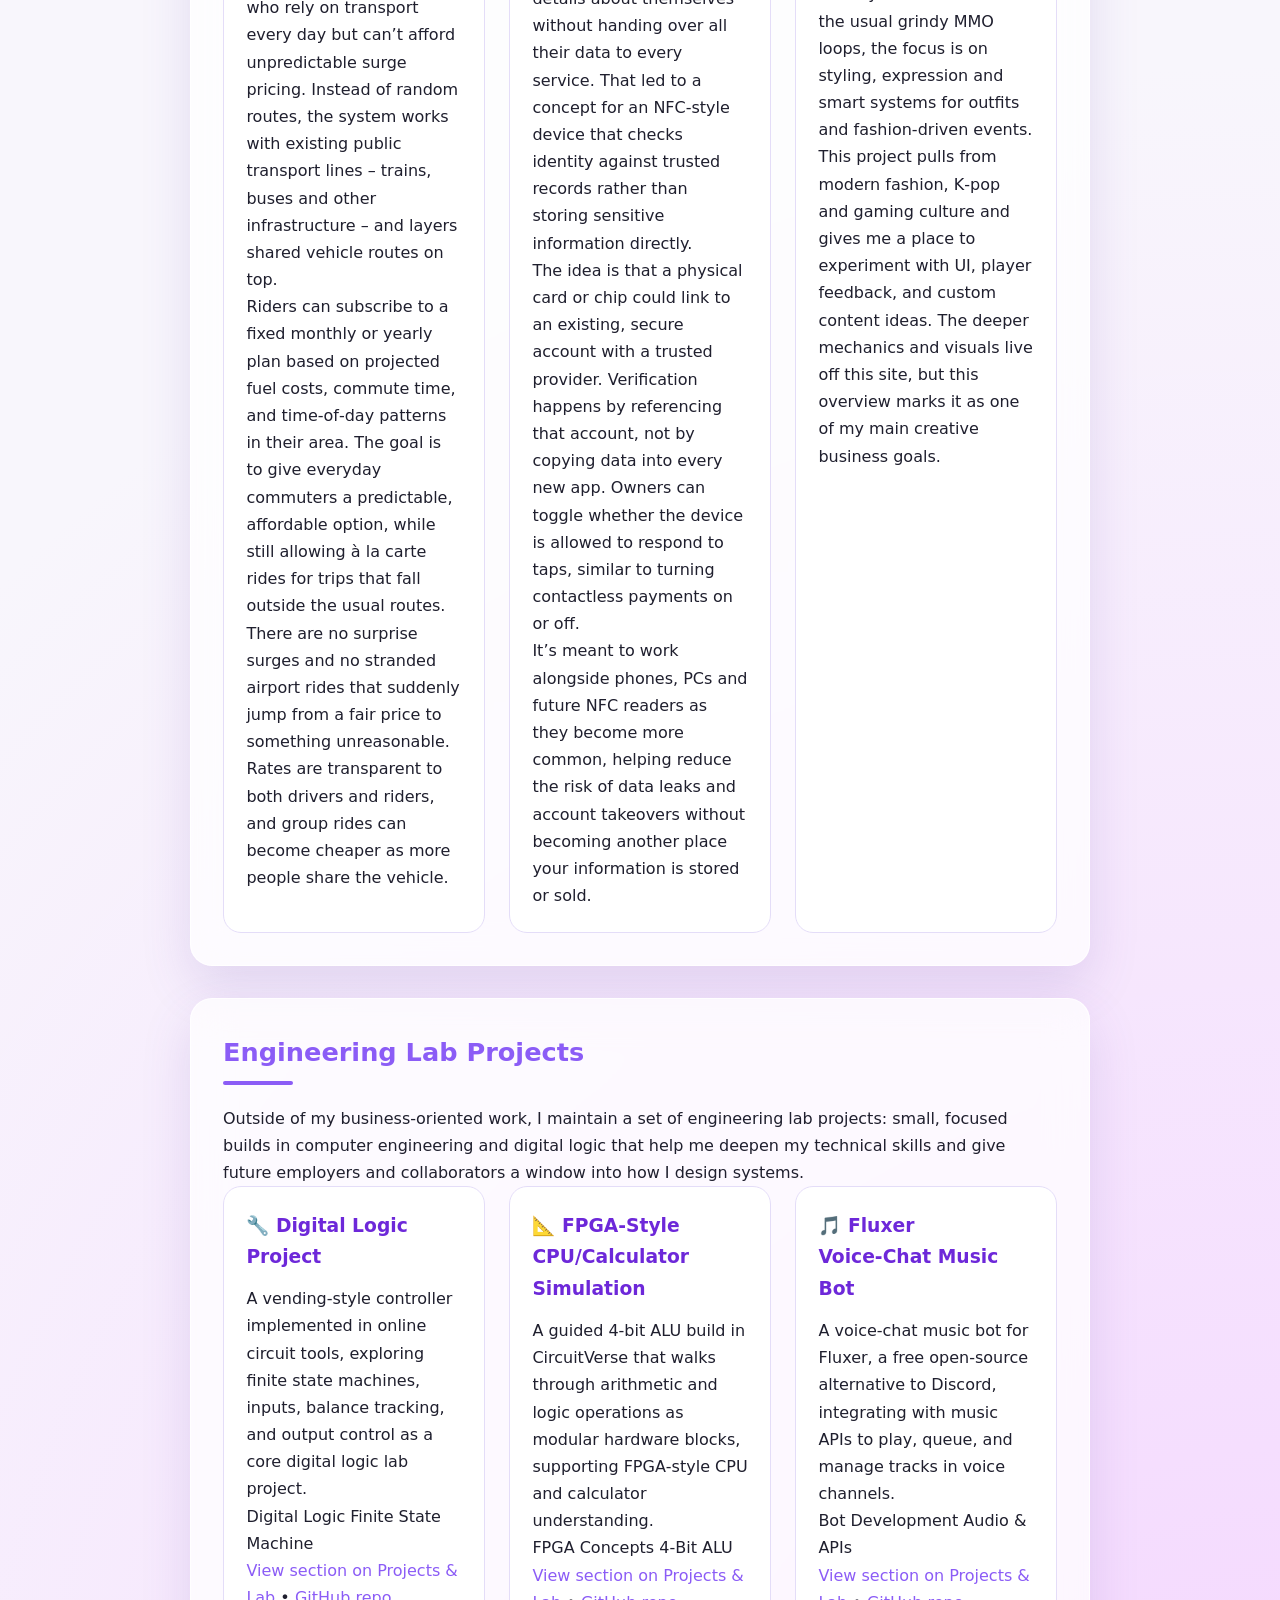
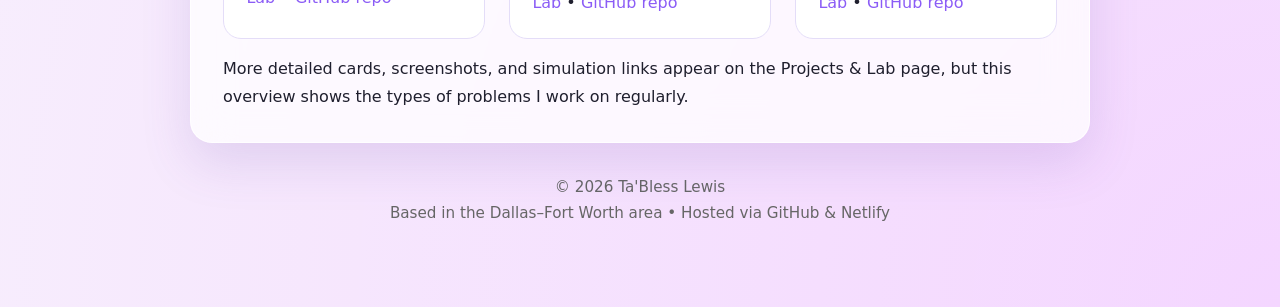
==== commit 53184c51: "Update index.html" ====
--- a/index.html
+++ b/index.html
@@ -161,7 +161,7 @@
 
     <!-- BUSINESS ASPIRATION / STORY -->
      
-    <<section id="ventures" class="card">
+    <section id="ventures" class="card">
   <h2>Core Business Aspirations</h2>
   <p>
     I’m focused on building practical, real‑world products for everyday people: a rideshare platform that makes commuting predictable and affordable, a privacy‑first verification device, and a fashion sandbox game that treats style as a form of play.
--- a/style.css
+++ b/style.css
@@ -1,58 +1,59 @@
-:root{
-    --bg:#f8f6fc;
-    --surface:rgba(255,255,255,.75);
-    --primary:#8b5cf6;
-    --secondary:#6d28d9;
-    --text:#1f1f2e;
-    --muted:#666;
-    --border:#e4ddf8;
-    --shadow:0 20px 50px rgba(100,70,170,.15);
-}
-
-*{
-    margin:0;
-    padding:0;
-    box-sizing:border-box;
-}
-
-html{
-    scroll-behavior:smooth;
-}
-
-body{
-    font-family:system-ui,-apple-system,BlinkMacSystemFont,"Segoe UI",sans-serif;
-    background:
-        radial-gradient(circle at top left,#d8ccff 0%,transparent 35%),
-        radial-gradient(circle at bottom right,#f4d6ff 0%,transparent 35%),
-        var(--bg);
-    color:var(--text);
-    line-height:1.7;
+:root {
+  --bg: #f8f6fc;
+  --surface: rgba(255,255,255,.75);
+  --primary: #8b5cf6;
+  --secondary: #6d28d9;
+  --text: #1f1f2e;
+  --muted: #666;
+  --border: #e4ddf8;
+  --shadow: 0 20px 50px rgba(100,70,170,.15);
+}
+
+/* Reset */
+* {
+  margin: 0;
+  padding: 0;
+  box-sizing: border-box;
+}
+
+html {
+  scroll-behavior: smooth;
+}
+
+body {
+  font-family: system-ui, -apple-system, BlinkMacSystemFont, "Segoe UI", sans-serif;
+  background:
+    radial-gradient(circle at top left, #d8ccff 0%, transparent 35%),
+    radial-gradient(circle at bottom right, #f4d6ff 0%, transparent 35%),
+    var(--bg);
+  color: var(--text);
+  line-height: 1.7;
 }
 
 /* HERO */
 
-.hero{
-    text-align:center;
-    padding:6rem 1.5rem;
-}
-
-.hero h1{
-    font-size:clamp(2.8rem,6vw,4.8rem);
-    margin-bottom:.5rem;
-    color:var(--secondary);
-}
-
-.hero p{
-    color:var(--muted);
-    font-size:1.2rem;
-    margin-bottom:2rem;
-}
+.hero {
+  text-align: center;
+  padding: 6rem 1.5rem;
+}
+
 .hero-content {
   max-width: 900px;
   margin: 0 auto;
 }
 
-/* eyebrow + intro optional */
+.hero h1 {
+  font-size: clamp(2.8rem, 6vw, 4.8rem);
+  margin-bottom: 0.5rem;
+  color: var(--secondary);
+}
+
+.hero p {
+  color: var(--muted);
+  font-size: 1.2rem;
+  margin-bottom: 2rem;
+}
+
 .eyebrow {
   font-size: 0.9rem;
   letter-spacing: 0.12em;
@@ -66,7 +67,8 @@
   margin: 0.75rem auto 2rem;
 }
 
-/* nav */
+/* NAV */
+
 .nav {
   display: flex;
   flex-wrap: wrap;
@@ -81,83 +83,53 @@
   border: 1px solid var(--border);
   background: rgba(255,255,255,0.8);
   font-size: 0.95rem;
-}
-
-/* images and video inside project cards */
-.project img,
-.project video {
-  width: 100%;
-  border-radius: 12px;
-  margin-bottom: 0.75rem;
+  text-decoration: none;
+  color: var(--primary);
+}
+
+/* MAIN COLUMN (cards + footer stay aligned) */
+
+main {
+  width: min(900px, 92%);
+  margin: 0 auto;
+  padding-bottom: 3rem;
+}
+
+/* CARDS */
+
+.card {
+  background: var(--surface);
+  backdrop-filter: blur(20px);
+  border: 1px solid rgba(255,255,255,.8);
+  border-radius: 22px;
+  padding: 2rem;
+  margin-bottom: 2rem;
+  box-shadow: var(--shadow);
+  transition: 0.35s;
+}
+
+.card:hover {
+  transform: translateY(-6px);
+}
+
+.card h2 {
+  margin-bottom: 1.25rem;
+  color: var(--secondary);
+  font-size: 1.6rem;
+  position: relative;
+}
+
+.card h2::after {
+  content: "";
   display: block;
-}
-
-.btn{
-    display:inline-block;
-    padding:.9rem 2rem;
-    border-radius:999px;
-    background:linear-gradient(135deg,var(--primary),var(--secondary));
-    color:white;
-    text-decoration:none;
-    font-weight:600;
-    transition:.35s;
-    box-shadow:0 12px 25px rgba(139,92,246,.3);
-}
-
-.btn:hover{
-    transform:translateY(-4px);
-    box-shadow:0 20px 40px rgba(139,92,246,.35);
-}
-
-/* MAIN */
-
-main{
-    width:min(900px,92%);
-    margin:auto;
-    padding-bottom:4rem;
-}
-
-/* CARDS */
-
-.card {
-  max-width: 100%;
-  margin: 2rem auto;
-  /* keep your background/border/radius as-is */
-}
-
-.card{
-    background:var(--surface);
-    backdrop-filter:blur(20px);
-    border:1px solid rgba(255,255,255,.8);
-    border-radius:22px;
-    padding:2rem;
-    margin-bottom:2rem;
-    box-shadow:var(--shadow);
-    transition:.35s;
-}
-
-.card:hover{
-    transform:translateY(-6px);
-}
-
-.card h2{
-    margin-bottom:1.25rem;
-    color:var(--secondary);
-    font-size:1.6rem;
-    position:relative;
-}
-
-.card h2::after{
-    content:"";
-    display:block;
-    width:70px;
-    height:4px;
-    border-radius:99px;
-    background:var(--primary);
-    margin-top:.4rem;
-}
-
-/* PROJECTS */
+  width: 70px;
+  height: 4px;
+  border-radius: 99px;
+  background: var(--primary);
+  margin-top: 0.4rem;
+}
+
+/* PROJECT GRID */
 
 .project-grid {
   display: grid;
@@ -165,145 +137,129 @@
   grid-template-columns: repeat(auto-fit, minmax(260px, 1fr));
 }
 
-.project{
-    padding:1.4rem;
-    border-radius:18px;
-    background:white;
-    border:1px solid var(--border);
-    transition:.3s;
-}
-
-.project:hover{
-    transform:translateY(-8px);
-    box-shadow:0 15px 30px rgba(90,60,170,.12);
-}
-
-.project h3{
-    color:var(--secondary);
-    margin-bottom:.75rem;
-}
-
-/* SKILLS */
-
-#skills ul{
-    display:flex;
-    flex-wrap:wrap;
-    gap:.75rem;
-    list-style:none;
-    padding:0;
-}
-
-#skills li{
-    background:linear-gradient(135deg,#ede8ff,#f7f3ff);
-    color:var(--secondary);
-    border-radius:999px;
-    padding:.7rem 1.2rem;
-    font-weight:600;
-}
+.project {
+  padding: 1.4rem;
+  border-radius: 18px;
+  background: white;
+  border: 1px solid var(--border);
+  transition: 0.3s;
+}
+
+.project:hover {
+  transform: translateY(-8px);
+  box-shadow: 0 15px 30px rgba(90,60,170,.12);
+}
+
+.project h3 {
+  color: var(--secondary);
+  margin-bottom: 0.75rem;
+}
+
+/* Skills lists */
+
 .skills-list {
-  display:flex;
-  flex-wrap:wrap;
-  gap:.75rem;
-  list-style:none;
-  padding:0;
+  display: flex;
+  flex-wrap: wrap;
+  gap: 0.75rem;
+  list-style: none;
+  padding: 0;
 }
 
 .skills-list li {
-  background:linear-gradient(135deg,#ede8ff,#f7f3ff);
-  color:var(--secondary);
-  border-radius:999px;
-  padding:.7rem 1.2rem;
-  font-weight:600;
-}
-/* CONTACT */
-
-#contact p{
-    margin-bottom:.75rem;
+  background: linear-gradient(135deg,#ede8ff,#f7f3ff);
+  color: var(--secondary);
+  border-radius: 999px;
+  padding: 0.7rem 1.2rem;
+  font-weight: 600;
+}
+
+/* Buttons */
+
+.btn {
+  display: inline-block;
+  padding: 0.9rem 2rem;
+  border-radius: 999px;
+  background: linear-gradient(135deg, var(--primary), var(--secondary));
+  color: white;
+  text-decoration: none;
+  font-weight: 600;
+  transition: 0.35s;
+  box-shadow: 0 12px 25px rgba(139,92,246,.3);
+}
+
+.btn:hover {
+  transform: translateY(-4px);
+  box-shadow: 0 20px 40px rgba(139,92,246,.35);
 }
 
 /* LINKS */
 
-a{
-    color:var(--primary);
-    text-decoration:none;
-    transition:.3s;
-}
-
-a:hover{
-    color:var(--secondary);
-}
-
-/* SCROLLBAR */
-
-::-webkit-scrollbar{
-    width:10px;
-}
-
-::-webkit-scrollbar-thumb{
-    background:var(--primary);
-    border-radius:10px;
-}
-
-::-webkit-scrollbar-track{
-    background:#f3efff;
-}
-
-.project-link {
-  display: block;
-  color: inherit;
+a {
+  color: var(--primary);
   text-decoration: none;
-}
-
-.project-link:hover {
-  text-decoration: none;
+  transition: 0.3s;
+}
+
+a:hover {
+  color: var(--secondary);
+}
+
+/* FOOTER – centered under cards, same on all pages */
+
+footer {
+  width: min(900px, 92%);
+  margin: 0 auto 2rem;
+  text-align: center;
+  color: var(--muted);
+  font-size: 0.95rem;
 }
 
 /* MOBILE */
 
-@media (max-width:768px){
-
-.hero{
-    padding:4rem 1rem;
-}
-
-.hero h1{
-    font-size:2.7rem;
-}
-
-.card{
-    padding:1.5rem;
-}
-
-}
-/* MOUSE */
-
-/* Hide default cursor so our custom one stands out */
+@media (max-width: 768px) {
+  .hero {
+    padding: 4rem 1rem;
+  }
+
+  .hero h1 {
+    font-size: 2.7rem;
+  }
+
+  .card {
+    padding: 1.5rem;
+  }
+
+  main, footer {
+    width: 95%;
+  }
+}
+
+/* Magic cursor (unchanged from your design) */
+
 html, body {
   cursor: none;
 }
 
-/* Magic cursor base */
 #magic-cursor {
   position: fixed;
   width: 26px;
   height: 26px;
   border-radius: 50%;
-  border: 2px solid var(--primary);      /* soft lavender outline */
+  border: 2px solid var(--primary);
   background: radial-gradient(circle,
               rgba(139,92,246,0.25) 0%,
               rgba(139,92,246,0.05) 45%,
               transparent 70%);
   box-shadow: 0 0 18px rgba(139,92,246,0.35);
-  pointer-events: none;                  /* don’t block clicks */
+  pointer-events: none;
   transform: translate(-50%, -50%);
   z-index: 9999;
-  transition: transform 0.14s ease-out, 
+  transition: transform 0.14s ease-out,
               box-shadow 0.25s ease-out,
               border-color 0.25s ease-out;
   animation: cursor-pulse 1.4s ease-in-out infinite;
 }
 
-/* Slight pulsing for “magic” feel */
 @keyframes cursor-pulse {
   0% {
     transform: translate(-50%, -50%) scale(1);
@@ -318,16 +274,3 @@
     opacity: 0.9;
   }
 }
-
-/* Optional: when hovering links/buttons, make cursor tighter & brighter */
-a:hover,
-button:hover,
-[role="button"]:hover {
-  cursor: none; /* keep default hidden */
-}
-
-a:hover ~ #magic-cursor,
-button:hover ~ #magic-cursor {
-  border-color: var(--secondary);
-  box-shadow: 0 0 22px rgba(109,40,217,0.55);
-}
